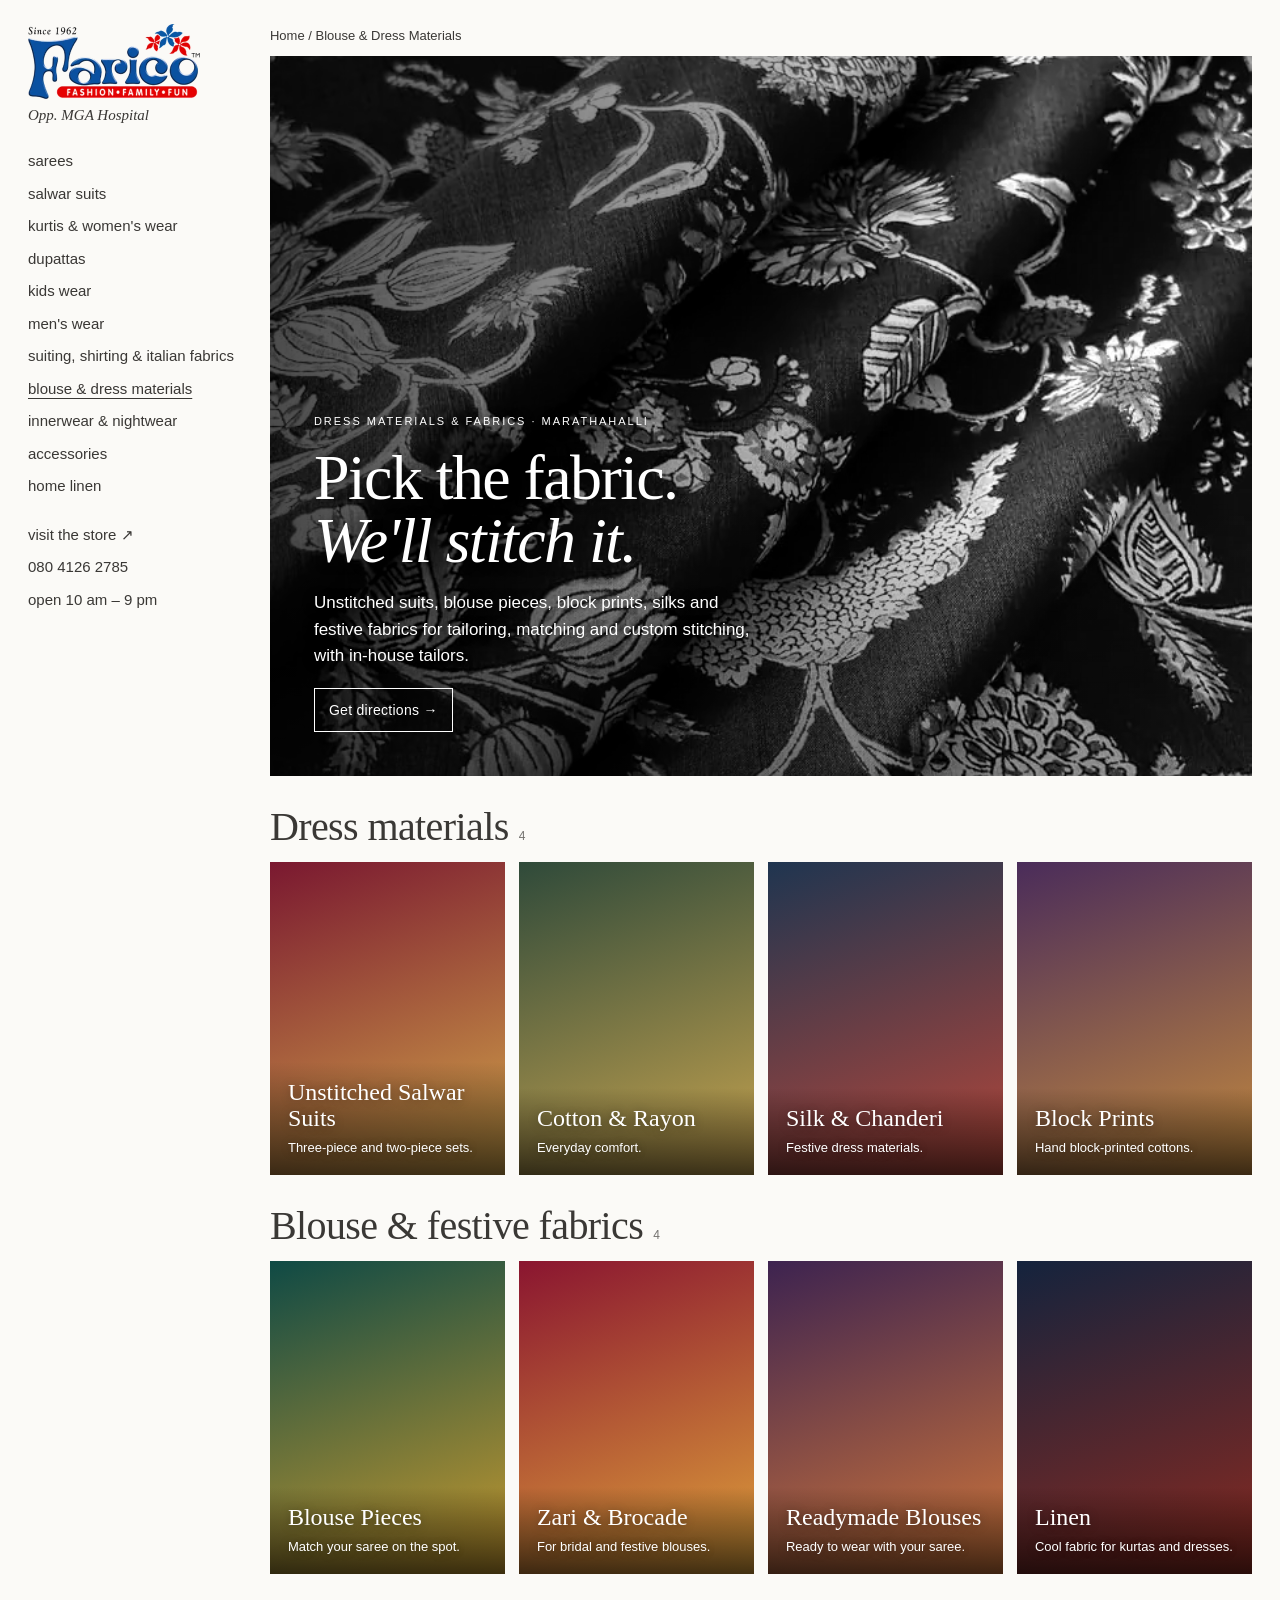
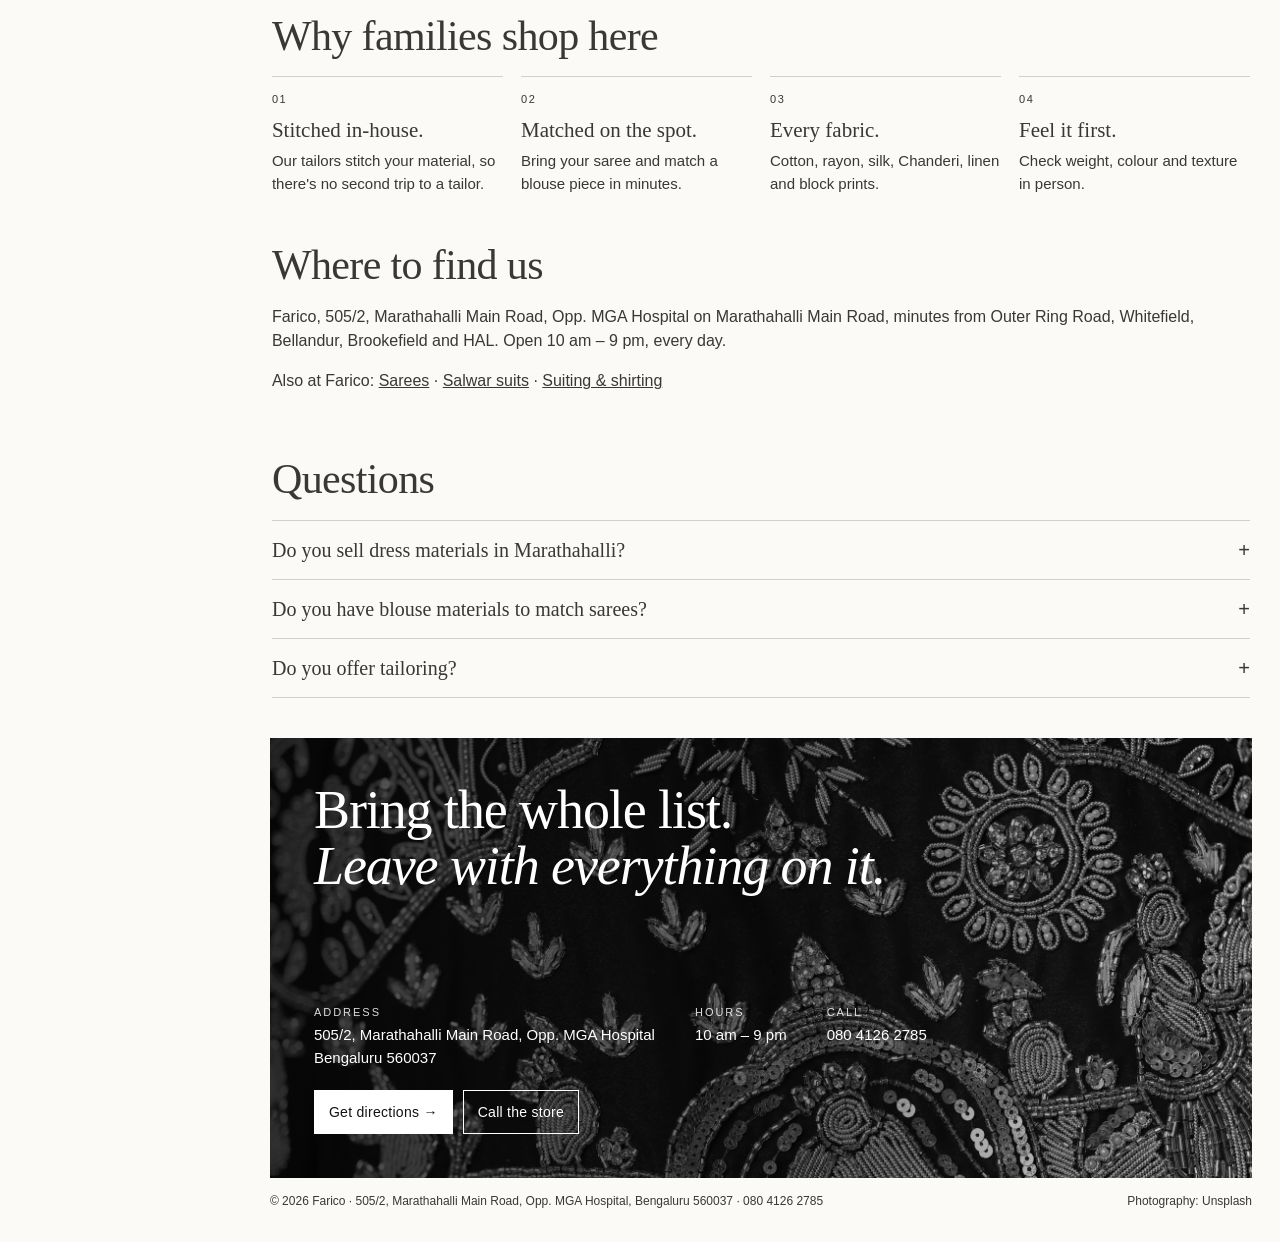
==== dress-materials-marathahalli/index.html @ 8a5c5767 "Add 8 category pages, link them from nav and homepage tiles, expand sitemap Salwar suits, kurtis, ki" ====
<!doctype html>
<html lang="en">
<head>
<meta charset="utf-8">
<meta http-equiv="Content-Security-Policy" content="default-src 'self'; img-src 'self' data: https://behold.pictures https://*.behold.pictures https://*.cdninstagram.com https://*.fbcdn.net; style-src 'self' 'unsafe-inline' https://fonts.googleapis.com; font-src https://fonts.gstatic.com; script-src 'self'; connect-src https://feeds.behold.so; object-src 'none'; base-uri 'self'; form-action 'none'; upgrade-insecure-requests">
<meta name="referrer" content="strict-origin-when-cross-origin">
<meta name="viewport" content="width=device-width, initial-scale=1">
<title>Dress Materials &amp; Fabric Shop in Marathahalli | Farico</title>
<meta name="description" content="Unstitched dress materials, blouse pieces, block prints, silks and zari fabrics at Farico, Marathahalli, with in-house tailoring. Walk in today.">
<link rel="canonical" href="https://farico.in/dress-materials-marathahalli/">
<meta name="theme-color" content="#FBFAF7">
<meta property="og:type" content="website">
<meta property="og:title" content="Dress materials and fabrics at Farico, Marathahalli">
<meta property="og:description" content="Unstitched dress materials, blouse pieces, block prints, silks and zari fabrics at Farico, Marathahalli, with in-house tailoring. Walk in today.">
<meta property="og:url" content="https://farico.in/dress-materials-marathahalli/">
<meta property="og:image" content="https://farico.in/img/materials-750.webp">
<link rel="icon" type="image/png" href="/img/icon-180.png">
<link rel="preconnect" href="https://fonts.googleapis.com">
<link rel="preconnect" href="https://fonts.gstatic.com" crossorigin>
<link rel="stylesheet" href="https://fonts.googleapis.com/css2?family=Newsreader:ital,opsz,wght@0,6..72,300;1,6..72,300&amp;family=Geist:wght@300;400&amp;display=swap">
<link rel="stylesheet" href="/css/site.css">
<link rel="stylesheet" href="/css/sarees.css">
<script type="application/ld+json">{"@context": "https://schema.org", "@graph": [{"@type": "BreadcrumbList", "itemListElement": [{"@type": "ListItem", "position": 1, "name": "Home", "item": "https://farico.in/"}, {"@type": "ListItem", "position": 2, "name": "Blouse & Dress Materials", "item": "https://farico.in/dress-materials-marathahalli/"}]}, {"@type": "FAQPage", "mainEntity": [{"@type": "Question", "name": "Do you sell dress materials in Marathahalli?", "acceptedAnswer": {"@type": "Answer", "text": "Yes. Unstitched salwar suits and dress materials in cotton, rayon, silk, Chanderi and block prints."}}, {"@type": "Question", "name": "Do you have blouse materials to match sarees?", "acceptedAnswer": {"@type": "Answer", "text": "Yes. Blouse pieces, zari and brocade fabrics, and readymade blouses, matched in-store."}}, {"@type": "Question", "name": "Do you offer tailoring?", "acceptedAnswer": {"@type": "Answer", "text": "Yes. Tailoring is done in-house for dress materials bought at Farico."}}]}]}</script>
</head>
<body>
<div class="wrap">

<header class="side">
 <div class="bar">
  <a class="logo" href="/" aria-label="Farico home"><picture><source srcset="/img/logo.webp" type="image/webp"><img src="/img/logo.png" alt="Farico — since 1962. Fashion, Family, Fun" width="344" height="150"></picture></a>
  <span class="place">Opp. MGA Hospital</span>
  <div class="acts">
   <a class="btn" href="tel:+918041262785" aria-label="Call Farico"><svg viewBox="0 0 24 24" fill="none" stroke="currentColor" stroke-width="1.6"><path d="M5 4h4l2 5-2.5 1.5a11 11 0 0 0 5 5L15 13l5 2v4a2 2 0 0 1-2 2A16 16 0 0 1 3 6a2 2 0 0 1 2-2"/></svg>Call</a>
   <a class="btn dark" href="https://www.google.com/maps/search/?api=1&amp;query=FARICO&amp;query_place_id=ChIJmXKPHPkTrjsRgQhDVaaILQQ" target="_blank" rel="noopener"><svg viewBox="0 0 24 24" fill="none" stroke="currentColor" stroke-width="1.6"><path d="M12 21s-7-6.2-7-11.5a7 7 0 0 1 14 0C19 14.8 12 21 12 21z"/><circle cx="12" cy="9.5" r="2.5"/></svg>Directions</a>
  </div>
 </div>
 <nav class="cats" aria-label="Collections">
  <a href="/saree-shop-marathahalli/">sarees</a>
  <a href="/salwar-suits-marathahalli/">salwar suits</a>
  <a href="/kurtis-marathahalli/">kurtis &amp; women's wear</a>
  <a href="/#dupattas">dupattas</a>
  <a href="/kids-wear-marathahalli/">kids wear</a>
  <a href="/mens-wear-marathahalli/">men's wear</a>
  <a href="/suiting-shirting-marathahalli/">suiting, shirting &amp; italian fabrics</a>
  <a href="/dress-materials-marathahalli/" aria-current="page">blouse &amp; dress materials</a>
  <a href="/#nightwear">innerwear &amp; nightwear</a>
  <a href="/#accessories">accessories</a>
  <a href="/home-linen-marathahalli/">home linen</a>
 </nav>
 <nav class="store" aria-label="Store">
  <a href="https://www.google.com/maps/search/?api=1&amp;query=FARICO&amp;query_place_id=ChIJmXKPHPkTrjsRgQhDVaaILQQ" target="_blank" rel="noopener">visit the store ↗</a>
  <a href="tel:+918041262785">080 4126 2785</a>
  <span>open 10 am – 9 pm</span>
 </nav>
</header>

<main>
 <nav class="crumbs" aria-label="Breadcrumb"><a href="/">Home</a> / <span aria-current="page">Blouse &amp; Dress Materials</span></nav>

 <section class="tile shero" aria-labelledby="h1">
  <img src="/img/materials-750.webp" srcset="/img/materials-640.webp 640w, /img/materials-750.webp 750w" sizes="(min-width:960px) 80vw, 100vw" width="750" height="1000" alt="Maroon floral printed dress material" fetchpriority="high" decoding="async">
  <div class="shade"></div>
  <div class="body">
   <h1 id="h1" class="kicker">Dress materials &amp; fabrics · Marathahalli</h1>
   <p class="lead">Pick the fabric.<br><em>We'll stitch it.</em></p>
   <p>Unstitched suits, blouse pieces, block prints, silks and festive fabrics for tailoring, matching and custom stitching, with in-house tailors.</p>
   <a class="btn" href="https://www.google.com/maps/search/?api=1&amp;query=FARICO&amp;query_place_id=ChIJmXKPHPkTrjsRgQhDVaaILQQ" target="_blank" rel="noopener">Get directions →</a>
  </div>
 </section>

  <section class="vgroup" id="g1" aria-labelledby="h-g1">
   <h2 id="h-g1">Dress materials <span>4</span></h2>
   <div class="vgrid">
   <article class="tile vt"><div class="ph" style="background:linear-gradient(160deg,#7a1830,#d4a64a)" role="img" aria-label="Unstitched Salwar Suits, photo coming soon"></div><div class="cap"><h3>Unstitched Salwar Suits</h3><p>Three-piece and two-piece sets.</p></div></article>
   <article class="tile vt"><div class="ph" style="background:linear-gradient(160deg,#2f4a3a,#c7a44f)" role="img" aria-label="Cotton &amp; Rayon, photo coming soon"></div><div class="cap"><h3>Cotton &amp; Rayon</h3><p>Everyday comfort.</p></div></article>
   <article class="tile vt"><div class="ph" style="background:linear-gradient(160deg,#1f3550,#b5473a)" role="img" aria-label="Silk &amp; Chanderi, photo coming soon"></div><div class="cap"><h3>Silk &amp; Chanderi</h3><p>Festive dress materials.</p></div></article>
   <article class="tile vt"><div class="ph" style="background:linear-gradient(160deg,#4a2c5a,#c48a3f)" role="img" aria-label="Block Prints, photo coming soon"></div><div class="cap"><h3>Block Prints</h3><p>Hand block-printed cottons.</p></div></article>
   </div>
  </section>
  <section class="vgroup" id="g2" aria-labelledby="h-g2">
   <h2 id="h-g2">Blouse &amp; festive fabrics <span>4</span></h2>
   <div class="vgrid">
   <article class="tile vt"><div class="ph" style="background:linear-gradient(160deg,#0f4a45,#c79a2e)" role="img" aria-label="Blouse Pieces, photo coming soon"></div><div class="cap"><h3>Blouse Pieces</h3><p>Match your saree on the spot.</p></div></article>
   <article class="tile vt"><div class="ph" style="background:linear-gradient(160deg,#8a1530,#e0a23a)" role="img" aria-label="Zari &amp; Brocade, photo coming soon"></div><div class="cap"><h3>Zari &amp; Brocade</h3><p>For bridal and festive blouses.</p></div></article>
   <article class="tile vt"><div class="ph" style="background:linear-gradient(160deg,#3d2350,#d0763a)" role="img" aria-label="Readymade Blouses, photo coming soon"></div><div class="cap"><h3>Readymade Blouses</h3><p>Ready to wear with your saree.</p></div></article>
   <article class="tile vt"><div class="ph" style="background:linear-gradient(160deg,#14233d,#8a2a20)" role="img" aria-label="Linen, photo coming soon"></div><div class="cap"><h3>Linen</h3><p>Cool fabric for kurtas and dresses.</p></div></article>
   </div>
  </section>

 <section class="why" aria-labelledby="whyh">
  <h2 id="whyh">Why families shop here</h2>
  <ol>
   <li><strong>Stitched in-house.</strong> Our tailors stitch your material, so there's no second trip to a tailor.</li>
   <li><strong>Matched on the spot.</strong> Bring your saree and match a blouse piece in minutes.</li>
   <li><strong>Every fabric.</strong> Cotton, rayon, silk, Chanderi, linen and block prints.</li>
   <li><strong>Feel it first.</strong> Check weight, colour and texture in person.</li>
  </ol>
 </section>

 <section class="why" aria-labelledby="whereh">
  <h2 id="whereh">Where to find us</h2>
  <p>Farico, 505/2, Marathahalli Main Road, Opp. MGA Hospital on Marathahalli Main Road, minutes from Outer Ring Road, Whitefield, Bellandur, Brookefield and HAL. Open 10 am – 9 pm, every day.</p>
  <p>Also at Farico: <a href="/saree-shop-marathahalli/">Sarees</a> · <a href="/salwar-suits-marathahalli/">Salwar suits</a> · <a href="/suiting-shirting-marathahalli/">Suiting &amp; shirting</a></p>
 </section>

 <section class="faq" aria-labelledby="faqh">
  <h2 id="faqh">Questions</h2>
  <details><summary>Do you sell dress materials in Marathahalli?</summary><p>Yes. Unstitched salwar suits and dress materials in cotton, rayon, silk, Chanderi and block prints.</p></details><details><summary>Do you have blouse materials to match sarees?</summary><p>Yes. Blouse pieces, zari and brocade fabrics, and readymade blouses, matched in-store.</p></details><details><summary>Do you offer tailoring?</summary><p>Yes. Tailoring is done in-house for dress materials bought at Farico.</p></details>
 </section>

 <section class="tile visit" id="visit" aria-labelledby="vh">
  <img src="/img/visit-960.webp" srcset="/img/visit-960.webp 960w, /img/visit-2000.webp 2000w" sizes="(min-width:960px) 80vw, 100vw" width="2000" height="900" loading="lazy" decoding="async" alt="Close-up of red silk with gold zari embroidery">
  <div class="shade"></div>
  <div class="body">
   <h2 id="vh">Bring the whole list.<br><em>Leave with everything on it.</em></h2>
   <div class="bottom">
    <div class="info">
     <a href="https://www.google.com/maps/search/?api=1&amp;query=FARICO&amp;query_place_id=ChIJmXKPHPkTrjsRgQhDVaaILQQ" target="_blank" rel="noopener"><span class="lbl">Address</span>505/2, Marathahalli Main Road, Opp. MGA Hospital<br>Bengaluru 560037</a>
     <div><span class="lbl">Hours</span>10 am – 9 pm</div>
     <a href="tel:+918041262785"><span class="lbl">Call</span>080 4126 2785</a>
    </div>
    <div class="btns">
     <a class="btn dark" href="https://www.google.com/maps/search/?api=1&amp;query=FARICO&amp;query_place_id=ChIJmXKPHPkTrjsRgQhDVaaILQQ" target="_blank" rel="noopener">Get directions →</a>
     <a class="btn" href="tel:+918041262785">Call the store</a>
    </div>
   </div>
  </div>
 </section>

 <footer>
  <span>© 2026 Farico · 505/2, Marathahalli Main Road, Opp. MGA Hospital, Bengaluru 560037 · <a href="tel:+918041262785">080 4126 2785</a></span>
  <span>Photography: Unsplash</span>
 </footer>
</main>
</div>
</body>
</html>
---- css/site.css ----
:root{--ink:rgba(20,18,16,.84);--bg:#FBFAF7;--gap:10px;--serif:'Newsreader',Georgia,'Times New Roman',serif;--sans:'Geist','Helvetica Neue',Arial,sans-serif}
*{box-sizing:border-box}
html{-webkit-text-size-adjust:100%;scroll-behavior:smooth}
body{margin:0;background:var(--bg);color:var(--ink);font:300 16px/1.5 var(--sans);-webkit-font-smoothing:antialiased}
a{color:inherit}
img{display:block;max-width:100%}
.wrap{max-width:1440px;margin:0 auto;padding:0 12px 24px}

/* Mobile header */
.side{position:sticky;top:0;z-index:5;background:rgba(251,250,247,.94);backdrop-filter:blur(8px);-webkit-backdrop-filter:blur(8px);margin:0 -12px 10px;padding:10px 12px 0;border-bottom:1px solid rgba(20,18,16,.08)}
.bar{display:flex;align-items:center;justify-content:space-between;gap:12px}
.logo img{width:118px;height:auto}
.place{display:none}
.acts{display:flex;gap:8px}
.btn{display:inline-flex;align-items:center;justify-content:center;gap:6px;min-height:44px;padding:0 14px;border:1px solid rgba(20,18,16,.75);font:400 14px var(--sans);letter-spacing:.02em;text-decoration:none;white-space:nowrap}
.btn svg{width:16px;height:16px}
.btn.dark{background:#141210;color:#fff;border-color:#141210}
.cats{display:flex;gap:18px;overflow-x:auto;padding:12px 0 12px;margin:0 -12px;padding-left:12px;padding-right:12px;scrollbar-width:none;font-size:14px}
.cats::-webkit-scrollbar{display:none}
.cats a{text-decoration:none;white-space:nowrap}
.store{display:none}

/* Tiles */
.tile{position:relative;overflow:hidden;background:#2A2724;color:#fff;margin:0}
.tile img{position:absolute;inset:0;width:100%;height:100%;object-fit:cover;transition:filter .7s ease,transform 1.4s cubic-bezier(.2,.7,.2,1)}
.cap{position:absolute;left:0;right:0;bottom:0;padding:14px;display:flex;flex-direction:column;gap:4px;background:linear-gradient(to top,rgba(0,0,0,.7),rgba(0,0,0,.3) 60%,rgba(0,0,0,0));text-shadow:0 1px 10px rgba(0,0,0,.35)}
.num{font-size:11px;letter-spacing:.14em}
.cap h2,.cap h3{margin:0;font:300 22px/1.05 var(--serif)}
.cap p{margin:0;font-size:13px;line-height:1.45}
@media (hover:hover){
 .tile img{filter:grayscale(1) contrast(1.05)}
 .tile:hover img{filter:none;transform:scale(1.03)}
}
@media (prefers-reduced-motion:reduce){.tile img{transition:none}}

/* Hero */
.hero{position:relative;aspect-ratio:10/19;background:#141210}
.hero .bg{position:absolute;inset:-40px;width:calc(100% + 80px);height:calc(100% + 80px);object-fit:cover;filter:blur(28px) brightness(.5);transform:none}
@media (hover:hover){.hero .bg{filter:grayscale(1) blur(28px) brightness(.5)}.hero:hover .bg{filter:blur(28px) brightness(.5);transform:none}}
.hero .fg{position:absolute;top:0;left:0;right:0;bottom:auto;width:100%;height:auto;aspect-ratio:683/1024;-webkit-mask-image:linear-gradient(to bottom,#000 80%,transparent);mask-image:linear-gradient(to bottom,#000 80%,transparent)}
.hero .shade{position:absolute;inset:0;background:linear-gradient(to top,rgba(0,0,0,.8) 0%,rgba(0,0,0,.45) 35%,rgba(0,0,0,0) 60%,rgba(0,0,0,0) 85%,rgba(0,0,0,.35) 100%)}
.hero .top{position:absolute;top:16px;left:16px;right:16px;display:flex;justify-content:space-between;font-size:11px;letter-spacing:.18em;text-transform:uppercase}
.hero .body{position:absolute;left:0;right:0;bottom:0;padding:22px 16px 24px;display:flex;flex-direction:column;gap:14px;text-shadow:0 1px 16px rgba(0,0,0,.4)}
.hero h1.kicker{margin:0;font:400 11px/1.4 var(--sans);letter-spacing:.18em;text-transform:uppercase;opacity:.9}
.hero .lead{margin:0;font:300 clamp(38px,10vw,88px)/.98 var(--serif);letter-spacing:-.025em;max-width:none}
.hero p{margin:0;font-size:15px;line-height:1.55;max-width:560px}
.hero .btn{align-self:flex-start;color:#fff;border-color:#fff;background:rgba(0,0,0,.2);text-shadow:none}

/* Grid: mobile 2 cols */
.grid{display:grid;grid-template-columns:repeat(2,minmax(0,1fr));gap:var(--gap);margin-top:var(--gap)}
.grid .tile{aspect-ratio:3/4}
.grid .wide{grid-column:1/-1;aspect-ratio:4/5}
.grid .land{aspect-ratio:3/4}
.grid .row,.grid .stack{display:contents}

/* Visit */
.visit{margin-top:var(--gap);min-height:520px}
.visit .shade{position:absolute;inset:0;background:linear-gradient(to top,rgba(0,0,0,.8),rgba(0,0,0,.45))}
.visit .body{position:absolute;inset:0;padding:22px 16px;display:flex;flex-direction:column;justify-content:space-between;gap:20px}
.visit h2{margin:0;font:300 clamp(30px,7vw,54px)/1.05 var(--serif);letter-spacing:-.02em;max-width:720px}
.info{display:flex;flex-wrap:wrap;gap:16px 40px;font-size:15px;line-height:1.55}
.info a{text-decoration:none}
.lbl{display:block;font-size:11px;letter-spacing:.18em;text-transform:uppercase;margin-bottom:2px;opacity:.85}
.visit .btns{display:flex;flex-wrap:wrap;gap:10px}
.visit .btn{color:#fff;border-color:#fff}
.visit .btn.dark{background:#fff;color:#141210;border-color:#fff}
footer{display:flex;flex-wrap:wrap;justify-content:space-between;gap:6px 16px;font-size:12px;padding-top:14px}
footer a{text-decoration:none}

/* Tablet */
@media (min-width:640px){
 .cap{padding:18px}
 .cap h2,.cap h3{font-size:26px}
 .hero .body{padding:32px}
 .hero{aspect-ratio:10/16}
}

/* Desktop: side nav + collage */
@media (min-width:960px){
 :root{--gap:14px}
 .wrap{display:flex;gap:36px;align-items:flex-start;padding:24px 28px 32px}
 .side{position:sticky;top:24px;flex:0 0 190px;margin:0;padding:0;background:none;backdrop-filter:none;-webkit-backdrop-filter:none;border:0;display:flex;flex-direction:column;gap:26px}
 .bar{flex-direction:column;align-items:flex-start;gap:8px}
 .logo img{width:172px}
 .place{display:block;font:italic 300 15px var(--serif)}
 .acts{display:none}
 .cats{flex-direction:column;gap:10px;overflow:visible;margin:0;padding:0;font-size:15px}
 .cats a:hover,.store a:hover{text-decoration:underline;text-underline-offset:4px}
 .store{display:flex;flex-direction:column;gap:10px;font-size:15px}
 .store a{text-decoration:none}
 main{flex:1;min-width:0}
 .hero{aspect-ratio:auto;height:clamp(600px,calc(100svh - 48px),880px)}
 .hero .fg{top:-2%;bottom:auto;left:auto;right:3%;height:116%;width:auto;-webkit-mask-image:linear-gradient(to right,transparent 0,#000 14%,#000 86%,transparent 100%);mask-image:linear-gradient(to right,transparent 0,#000 14%,#000 86%,transparent 100%)}
 .hero .shade{background:linear-gradient(to right,rgba(0,0,0,.72) 0%,rgba(0,0,0,.45) 40%,rgba(0,0,0,0) 62%),linear-gradient(to top,rgba(0,0,0,.45),rgba(0,0,0,0) 40%)}
 .hero .body{top:0;bottom:0;right:auto;width:min(56%,640px);justify-content:flex-end;align-items:flex-start}
 .hero .lead{font-size:clamp(46px,4.6vw,76px)}
 .hero .top{top:26px;left:44px;right:44px}
 .hero .body{padding:40px 44px;gap:24px}
 .hero .body>div{display:flex;flex-direction:column;gap:18px;max-width:640px}
 .hero p{font-size:17px}
 .hero .btn{align-self:auto;min-height:52px;padding:0 26px}
 .grid{display:flex;flex-direction:column}
 .grid .row{display:grid;gap:var(--gap)}
 .grid .row .tile{grid-column:auto}
 .grid .r1{grid-template-columns:2fr 1fr}
 .grid .stack{display:flex;flex-direction:column;gap:var(--gap)}
 .grid .r1 .g1{aspect-ratio:auto;height:100%}
 .grid .g2{aspect-ratio:3/4}
 .grid .g3{aspect-ratio:4/5}
 .grid .g1 h2{font-size:46px}
 .grid .r2{grid-template-columns:repeat(3,minmax(0,1fr))}
 .grid .r2 .tile{aspect-ratio:2/3}
 .grid .r3{grid-template-columns:repeat(2,minmax(0,1fr))}
 .grid .r3 .tile{aspect-ratio:4/5}
 .grid .r4{grid-template-columns:repeat(3,minmax(0,1fr))}
 .grid .r4 .tile{aspect-ratio:4/5}
 .cap{padding:22px 24px}
 .cap h3{font-size:28px}
 .grid .g1 h2{font-size:46px}
 .g7 h3,.g8 h3{font-size:32px}
 .visit{min-height:440px}
 .visit .shade{background:linear-gradient(to right,rgba(0,0,0,.75),rgba(0,0,0,.45) 55%,rgba(0,0,0,.15))}
 .visit .body{padding:44px}
 .visit .bottom{display:flex;flex-wrap:wrap;align-items:flex-end;justify-content:space-between;gap:20px}
}
/* Instagram */
.insta{display:none;margin-top:var(--gap);padding:22px 0 6px}
.insta.ready{display:block}
.ig-head{display:flex;flex-wrap:wrap;align-items:baseline;justify-content:space-between;gap:8px 16px;padding:0 2px 14px}
.ig-head h2{margin:0;font:300 clamp(28px,6vw,44px)/1.05 var(--serif);letter-spacing:-.015em}
.ig-head a{font-size:15px;font-weight:400;text-decoration:underline;text-underline-offset:5px}
.ig-wrap{position:relative;display:none}
.insta.ready .ig-wrap{display:block}
.ig-track{display:grid;grid-auto-flow:column;grid-auto-columns:46%;gap:var(--gap);overflow-x:auto;scroll-snap-type:x mandatory;scrollbar-width:none;-webkit-overflow-scrolling:touch}
.ig-track::-webkit-scrollbar{display:none}
.ig-item{aspect-ratio:9/16;scroll-snap-align:start;display:block}
.ig-cap{position:absolute;left:0;right:0;bottom:0;padding:28px 12px 12px;font-size:13px;line-height:1.35;color:#fff;background:linear-gradient(to top,rgba(0,0,0,.7),rgba(0,0,0,0))}
.ig-play{position:absolute;top:10px;right:10px;width:0;height:0;border-left:14px solid #fff;border-top:9px solid transparent;border-bottom:9px solid transparent;filter:drop-shadow(0 1px 4px rgba(0,0,0,.5))}
.ig-nav{display:none}
@media (min-width:640px){.ig-track{grid-auto-columns:calc((100% - 2*var(--gap))/3)}}
@media (min-width:960px){
 .ig-track{grid-auto-columns:calc((100% - 3*var(--gap))/4)}
 .ig-cap{font-size:14px;padding:36px 16px 16px}
 .ig-nav{display:flex;align-items:center;justify-content:center;position:absolute;top:50%;transform:translateY(-50%);width:48px;height:48px;border:0;border-radius:50%;background:rgba(251,250,247,.92);color:#141210;cursor:pointer;font-size:20px;box-shadow:0 2px 12px rgba(0,0,0,.18)}
 .ig-nav[data-dir="prev"]{left:12px}.ig-nav[data-dir="next"]{right:12px}
}
.insta{grid-column:1/-1;min-width:0}
@media (max-width:959px){.grid>*,.grid .row>*,.grid .stack>*{order:2}.grid #sarees{order:0}.grid .insta{order:1}}
@media (hover:hover){.insta .tile img,.insta .tile:hover img{filter:none}}
.cap .go{margin-top:6px;font-size:14px;font-weight:400;color:#fff;text-decoration:underline;text-underline-offset:5px}
.cap .go::after{content:"";position:absolute;inset:0}
---- css/sarees.css ----
.crumbs{font-size:13px;margin:2px 0 10px}
.crumbs a{text-decoration:none}
.crumbs a:hover{text-decoration:underline}
.side .cats a[aria-current]{font-weight:400;text-decoration:underline;text-underline-offset:4px}

/* Hero */
.shero{aspect-ratio:4/5}
.shero img{object-position:50% 18%}
.shero .shade{position:absolute;inset:0;background:linear-gradient(to top,rgba(0,0,0,.78) 0%,rgba(0,0,0,.35) 45%,rgba(0,0,0,0) 70%)}
.shero .body{position:absolute;left:0;right:0;bottom:0;padding:22px 16px;display:flex;flex-direction:column;gap:12px;text-shadow:0 1px 14px rgba(0,0,0,.35)}
.shero .kicker{margin:0;font:400 11px/1.4 var(--sans);letter-spacing:.18em;text-transform:uppercase}
.shero .lead{margin:0;font:300 clamp(40px,11vw,84px)/.98 var(--serif);letter-spacing:-.025em}
.shero p{margin:0;font-size:15px;line-height:1.55;max-width:520px}
.shero .btn{align-self:flex-start;color:#fff;border-color:#fff;background:rgba(0,0,0,.2);text-shadow:none}

/* Jump links */
.occ{display:flex;gap:8px;overflow-x:auto;scrollbar-width:none;padding:14px 12px 4px;margin:0 -12px;position:sticky;top:96px;z-index:3;background:var(--bg)}
.occ::-webkit-scrollbar{display:none}
.occ a{flex:none;border:1px solid rgba(20,18,16,.3);padding:9px 14px;font-size:13px;letter-spacing:.02em;white-space:nowrap;text-decoration:none}
.occ a:hover{background:#141210;color:#fff;border-color:#141210}

/* Groups and weave tiles */
.vgroup{padding-top:30px;scroll-margin-top:150px}
.vgroup h2{margin:0 0 14px;font:300 clamp(26px,6vw,40px)/1.05 var(--serif);letter-spacing:-.015em;display:flex;align-items:baseline;gap:10px}
.vgroup h2 span{font:400 12px var(--sans);letter-spacing:.14em;opacity:.7}
.vgrid{display:grid;grid-template-columns:repeat(2,minmax(0,1fr));gap:var(--gap)}
.vt{aspect-ratio:3/4;scroll-margin-top:150px}
.vt .ph{position:absolute;inset:0}
.vt .cap{padding:12px}
.vt .cap h3{font:300 20px/1.08 var(--serif);margin:0}
.vt .cap p{font-size:12px;line-height:1.4;margin:3px 0 0}

/* A to Z */
.az,.why,.faq{padding:40px 2px 8px}
.az h2,.why h2,.faq h2{margin:0 0 18px;font:300 clamp(28px,6vw,42px)/1.05 var(--serif);letter-spacing:-.015em}
.az ul{list-style:none;margin:0;padding:0;columns:2;column-gap:24px;font-size:15px;line-height:2}
.az a{text-decoration:none;border-bottom:1px solid rgba(20,18,16,.2)}
.az a:hover{border-color:currentColor}
.az .note{font-size:14px;margin:18px 0 0}

/* Why */
.why ol{list-style:none;margin:0;padding:0;display:grid;gap:18px;counter-reset:w}
.why li{counter-increment:w;font-size:15px;line-height:1.55;padding-top:14px;border-top:1px solid rgba(20,18,16,.18)}
.why li::before{content:"0" counter(w);display:block;font-size:11px;letter-spacing:.14em;margin-bottom:6px}
.why strong{font-weight:400;display:block;font-family:var(--serif);font-size:21px;margin-bottom:2px}

/* FAQ */
.faq details{border-top:1px solid rgba(20,18,16,.18);padding:14px 0}
.faq details:last-child{border-bottom:1px solid rgba(20,18,16,.18)}
.faq summary{cursor:pointer;font-family:var(--serif);font-size:20px;list-style:none;display:flex;justify-content:space-between;gap:16px}
.faq summary::-webkit-details-marker{display:none}
.faq summary::after{content:"+";font-family:var(--sans)}
.faq details[open] summary::after{content:"–"}
.faq p{margin:10px 0 0;font-size:15px;line-height:1.6;max-width:680px}
.faq+.visit{margin-top:32px}

@media (min-width:640px){
 .vgrid{grid-template-columns:repeat(3,minmax(0,1fr))}
 .az ul{columns:3}
 .why ol{grid-template-columns:repeat(2,minmax(0,1fr))}
 .shero .body{padding:32px}
}
@media (min-width:960px){
 .shero{aspect-ratio:auto;height:clamp(520px,calc(100svh - 90px),720px)}
 .shero .shade{background:linear-gradient(to right,rgba(0,0,0,.7),rgba(0,0,0,.3) 50%,rgba(0,0,0,0) 75%),linear-gradient(to top,rgba(0,0,0,.4),rgba(0,0,0,0) 40%)}
 .shero .body{top:0;right:auto;width:min(55%,620px);padding:44px;justify-content:flex-end;gap:18px}
 .shero .lead{font-size:clamp(52px,5vw,84px)}
 .shero p{font-size:17px}
 .occ{margin:0;padding:16px 0 10px;flex-wrap:wrap;top:0}
 .vgroup,.vt{scroll-margin-top:90px}
 .vgrid{grid-template-columns:repeat(4,minmax(0,1fr))}
 .vt .cap{padding:18px}
 .vt .cap h3{font-size:24px}
 .vt .cap p{font-size:13px}
 .az ul{columns:4}
 .why ol{grid-template-columns:repeat(4,minmax(0,1fr))}
}
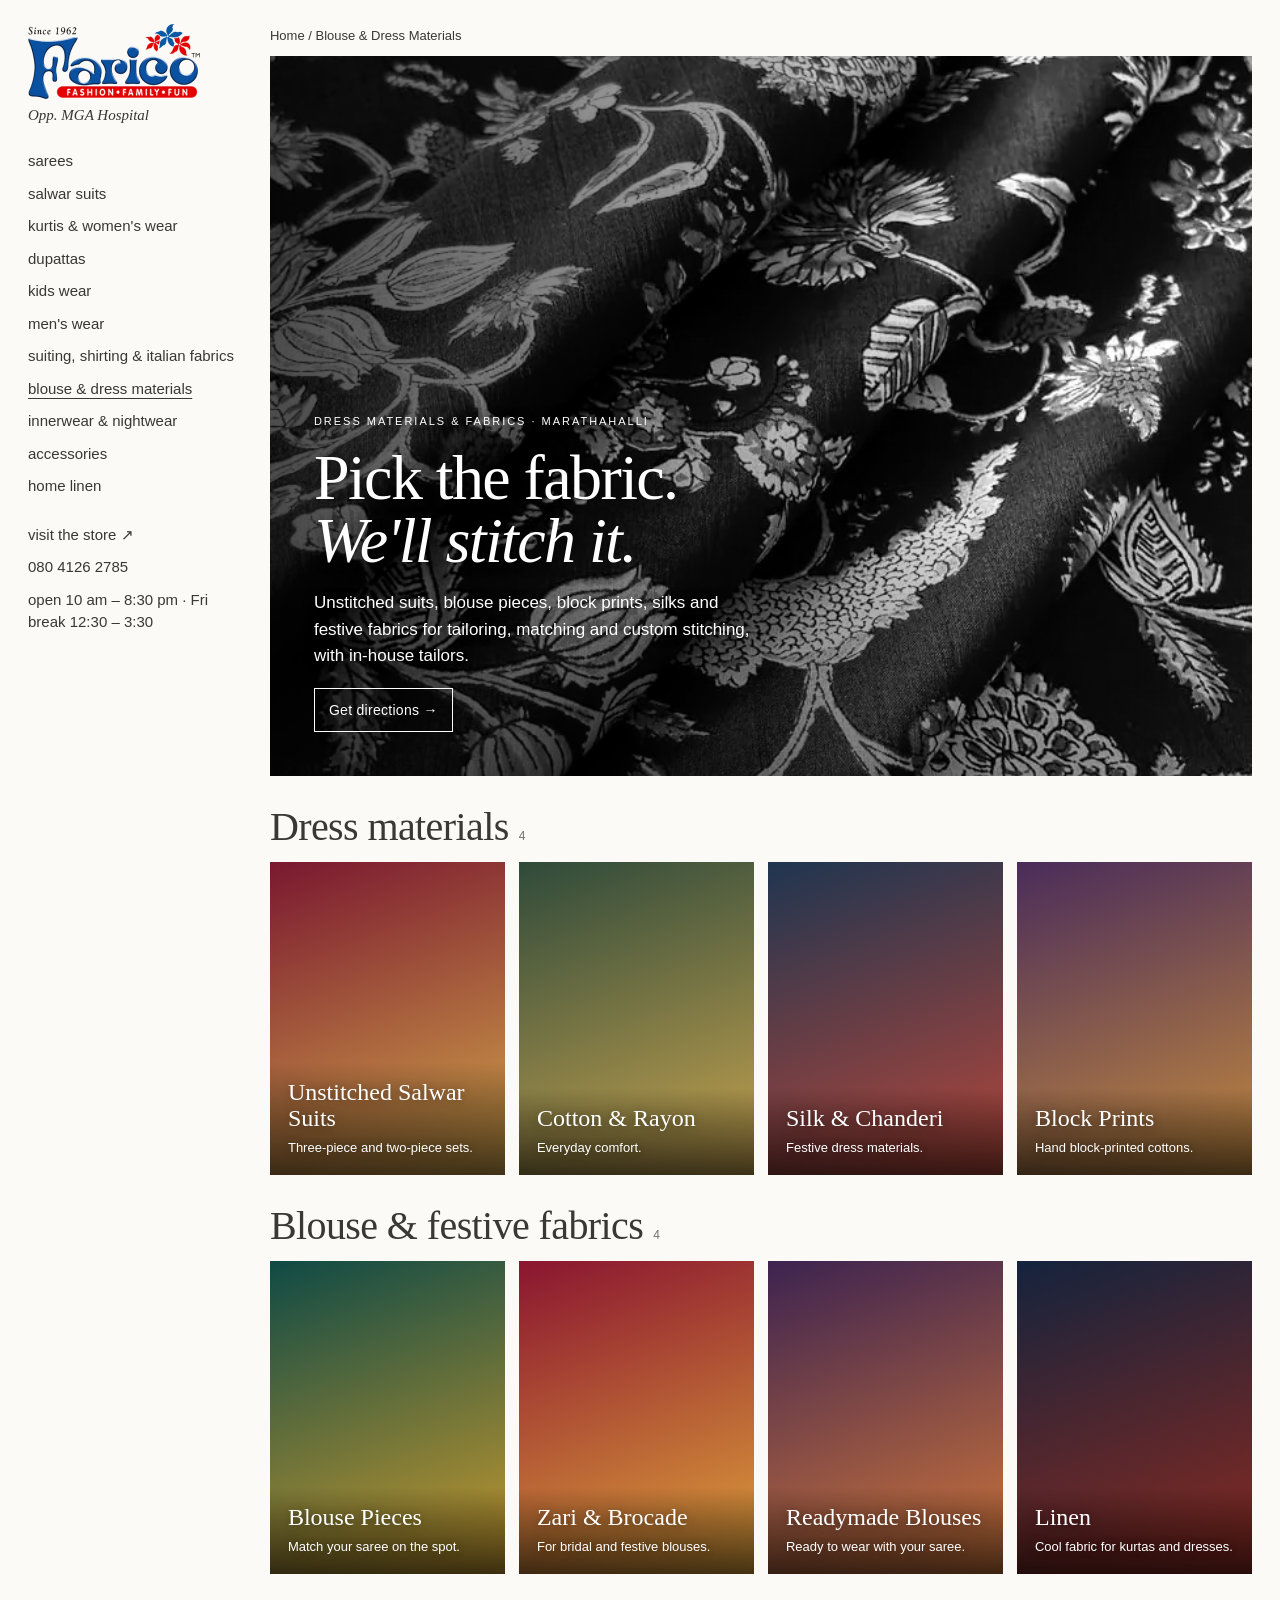
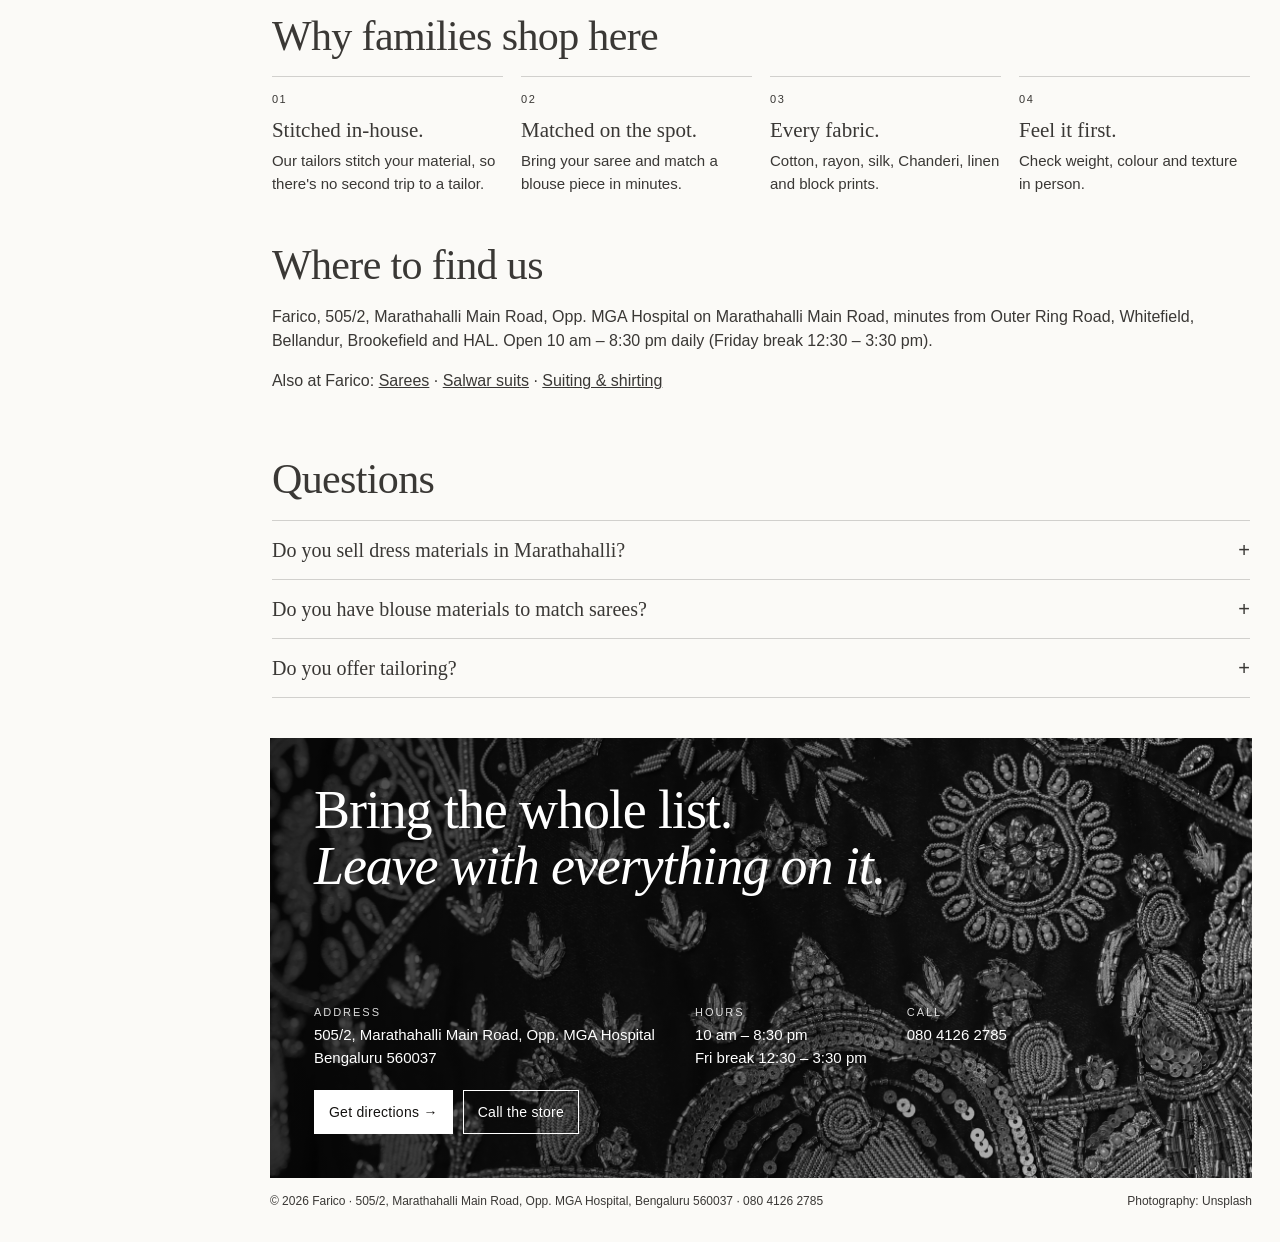
==== commit 68f673e8: "Match opening hours to Google Business Profile (10:00-20:30, Friday break 12:30-15:30) Co-Authored-B" ====
--- a/dress-materials-marathahalli/index.html
+++ b/dress-materials-marathahalli/index.html
@@ -50,7 +50,7 @@
  <nav class="store" aria-label="Store">
   <a href="https://www.google.com/maps/search/?api=1&amp;query=FARICO&amp;query_place_id=ChIJmXKPHPkTrjsRgQhDVaaILQQ" target="_blank" rel="noopener">visit the store ↗</a>
   <a href="tel:+918041262785">080 4126 2785</a>
-  <span>open 10 am – 9 pm</span>
+  <span>open 10 am – 8:30 pm · Fri break 12:30 – 3:30</span>
  </nav>
 </header>
 
@@ -99,7 +99,7 @@
 
  <section class="why" aria-labelledby="whereh">
   <h2 id="whereh">Where to find us</h2>
-  <p>Farico, 505/2, Marathahalli Main Road, Opp. MGA Hospital on Marathahalli Main Road, minutes from Outer Ring Road, Whitefield, Bellandur, Brookefield and HAL. Open 10 am – 9 pm, every day.</p>
+  <p>Farico, 505/2, Marathahalli Main Road, Opp. MGA Hospital on Marathahalli Main Road, minutes from Outer Ring Road, Whitefield, Bellandur, Brookefield and HAL. Open 10 am – 8:30 pm daily (Friday break 12:30 – 3:30 pm).</p>
   <p>Also at Farico: <a href="/saree-shop-marathahalli/">Sarees</a> · <a href="/salwar-suits-marathahalli/">Salwar suits</a> · <a href="/suiting-shirting-marathahalli/">Suiting &amp; shirting</a></p>
  </section>
 
@@ -116,7 +116,7 @@
    <div class="bottom">
     <div class="info">
      <a href="https://www.google.com/maps/search/?api=1&amp;query=FARICO&amp;query_place_id=ChIJmXKPHPkTrjsRgQhDVaaILQQ" target="_blank" rel="noopener"><span class="lbl">Address</span>505/2, Marathahalli Main Road, Opp. MGA Hospital<br>Bengaluru 560037</a>
-     <div><span class="lbl">Hours</span>10 am – 9 pm</div>
+     <div><span class="lbl">Hours</span>10 am – 8:30 pm<br>Fri break 12:30 – 3:30 pm</div>
      <a href="tel:+918041262785"><span class="lbl">Call</span>080 4126 2785</a>
     </div>
     <div class="btns">
